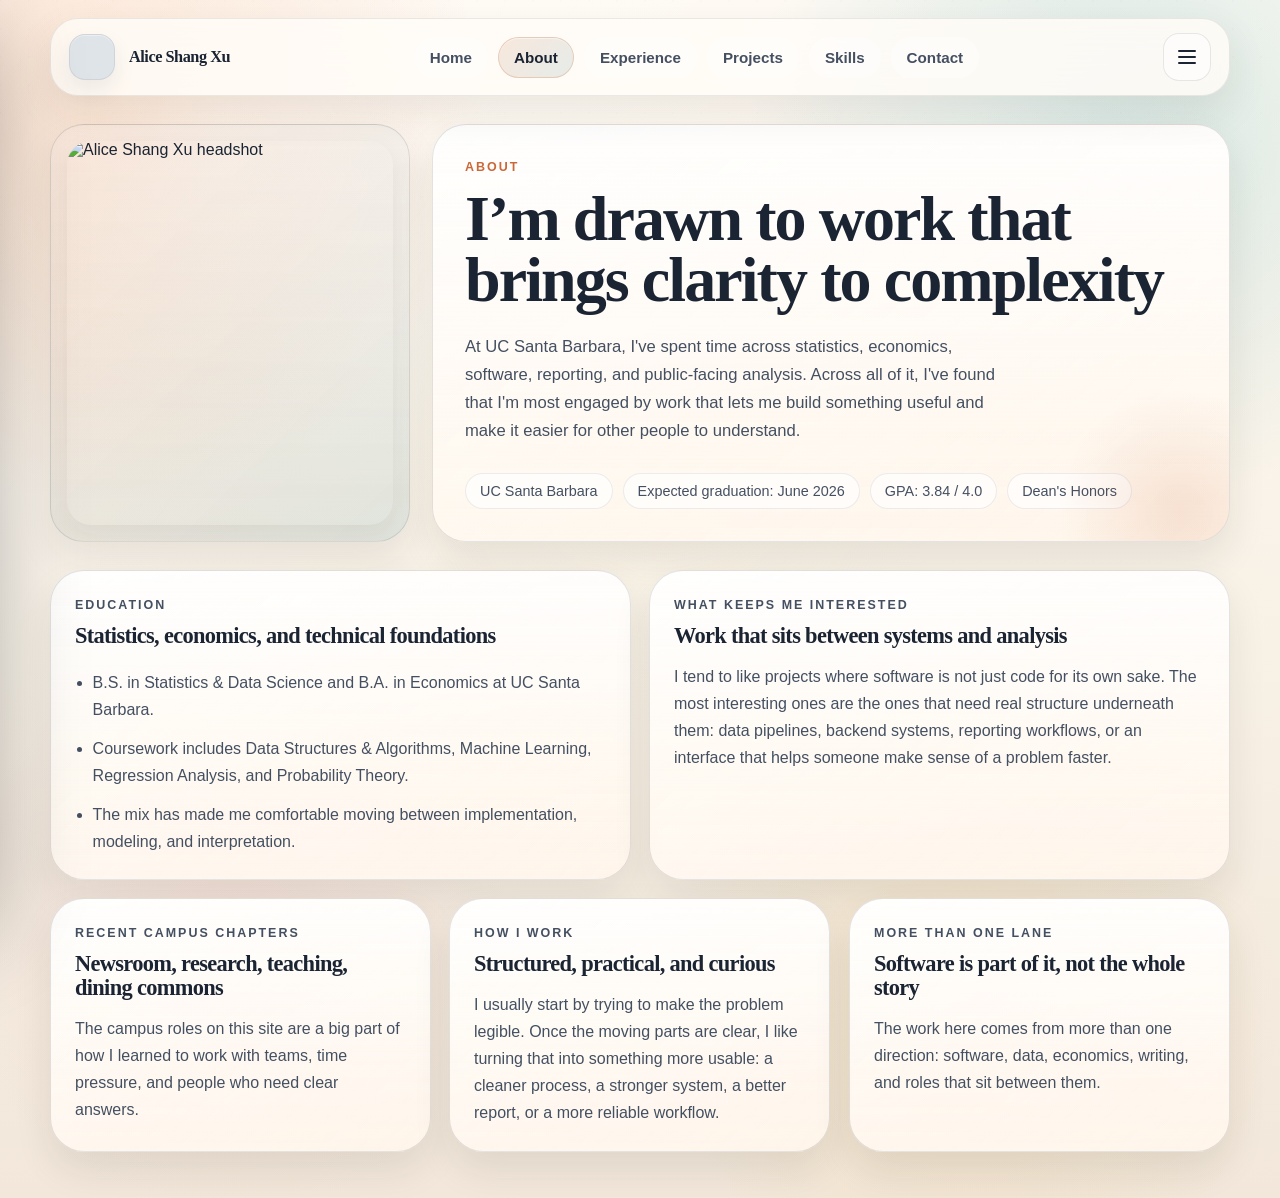
==== about.html @ b3cae90a "feat: refresh personal site content and interactions" ====
<!doctype html>
<html lang="en" class="no-js">
<head>
  <meta charset="UTF-8" />
  <meta name="viewport" content="width=device-width, initial-scale=1.0" />
  <meta
    name="description"
    content="About Alice Shang Xu: UC Santa Barbara student working across software, data, and economics."
  />
  <title>Alice Shang Xu | About</title>
  <link rel="stylesheet" href="styles.css" />
</head>
<body class="site-body about-page" data-page="about">
  <div class="site-drawer-backdrop" data-drawer-close></div>
  <aside class="site-drawer" id="site-drawer" aria-hidden="true">
    <div class="drawer-top">
      <a class="drawer-brand" href="index.html">
        <span class="drawer-brand-mark">AX</span>
        <span class="drawer-brand-copy">
          <strong>Alice Shang Xu</strong>
          <small>thinking through things by building them</small>
        </span>
      </a>
      <button class="drawer-close" type="button" data-drawer-close aria-label="Close sidebar">&times;</button>
    </div>

    <section class="drawer-block">
      <p class="drawer-label">At A Glance</p>
      <div class="drawer-snapshot-grid">
        <article class="drawer-snapshot">
          <strong>School</strong>
          <span>UC Santa Barbara</span>
        </article>
        <article class="drawer-snapshot">
          <strong>Studying</strong>
          <span>Statistics &amp; Data Science + Economics</span>
        </article>
        <article class="drawer-snapshot">
          <strong>Lately</strong>
          <span>software systems, public-facing analysis, teaching, and campus work</span>
        </article>
      </div>
    </section>

    <section class="drawer-block">
      <p class="drawer-label">Contact</p>
      <div class="drawer-contact-list">
        <a class="drawer-contact" href="mailto:lishixu23@gmail.com">
          <strong>Email</strong>
          <small>lishixu23@gmail.com</small>
        </a>
        <a class="drawer-contact" href="https://linkedin.com/in/alice-xu-154509290" target="_blank" rel="noopener">
          <strong>LinkedIn</strong>
          <small>linkedin.com/in/alice-xu-154509290</small>
        </a>
        <a class="drawer-contact" href="https://github.com/alice23ls" target="_blank" rel="noopener">
          <strong>GitHub</strong>
          <small>github.com/alice23ls</small>
        </a>
      </div>
    </section>

    <div class="drawer-block drawer-actions">
      <p class="drawer-label">Fast Route</p>
      <a class="drawer-button" href="Alice%20Shang%20Xu_swe_use.pdf" target="_blank" rel="noopener">Open Resume PDF</a>
      <a class="drawer-button drawer-button-secondary" href="experience.html">Start with Experience</a>
    </div>
  </aside>

  <div class="page-frame">
    <header class="page-topbar">
      <a class="brand-link" href="index.html">
        <span class="brand-mark">AX</span>
        <span class="brand-copy">
          <strong>Alice Shang Xu</strong>
        </span>
      </a>

      <nav class="top-tabs" aria-label="Primary pages">
        <a href="index.html" data-nav="home">Home</a>
        <a href="about.html" data-nav="about">About</a>
        <a href="experience.html" data-nav="experience">Experience</a>
        <a href="projects.html" data-nav="projects">Projects</a>
        <a href="skills.html" data-nav="skills">Skills</a>
        <a href="contact.html" data-nav="contact">Contact</a>
      </nav>

      <button
        class="menu-toggle"
        type="button"
        data-drawer-toggle
        aria-expanded="false"
        aria-controls="site-drawer"
        aria-label="Open sidebar"
      >
        <span></span>
        <span></span>
        <span></span>
      </button>
    </header>

    <main class="page-shell">
      <section class="split-hero about-hero">
        <div class="photo-panel">
          <img src="headshot.JPG" alt="Alice Shang Xu headshot" />
        </div>

        <section class="page-intro about-intro">
          <p class="eyebrow">About</p>
          <h1>I&rsquo;m drawn to work that brings clarity to complexity</h1>
          <p class="lede">
            At UC Santa Barbara, I&apos;ve spent time across statistics, economics, software, reporting, and public-facing analysis.
            Across all of it, I&apos;ve found that I&apos;m most engaged by work that lets me build something useful and make it easier
            for other people to understand.
          </p>
          <div class="chip-row">
            <span class="chip">UC Santa Barbara</span>
            <span class="chip">Expected graduation: June 2026</span>
            <span class="chip">GPA: 3.84 / 4.0</span>
            <span class="chip">Dean&apos;s Honors</span>
          </div>
        </section>
      </section>

      <section class="card-grid">
        <article class="section-card span-6">
          <p class="card-eyebrow">Education</p>
          <h3>Statistics, economics, and technical foundations</h3>
          <ul>
            <li>B.S. in Statistics &amp; Data Science and B.A. in Economics at UC Santa Barbara.</li>
            <li>Coursework includes Data Structures &amp; Algorithms, Machine Learning, Regression Analysis, and Probability Theory.</li>
            <li>The mix has made me comfortable moving between implementation, modeling, and interpretation.</li>
          </ul>
        </article>

        <article class="section-card span-6">
          <p class="card-eyebrow">What Keeps Me Interested</p>
          <h3>Work that sits between systems and analysis</h3>
          <p>
            I tend to like projects where software is not just code for its own sake. The most interesting ones are the
            ones that need real structure underneath them: data pipelines, backend systems, reporting workflows, or an interface
            that helps someone make sense of a problem faster.
          </p>
        </article>

        <article class="section-card span-4">
          <p class="card-eyebrow">Recent Campus Chapters</p>
          <h3>Newsroom, research, teaching, dining commons</h3>
          <p>
            The campus roles on this site are a big part of how I learned to work with teams, time pressure, and people who need clear answers.
          </p>
        </article>

        <article class="section-card span-4">
          <p class="card-eyebrow">How I Work</p>
          <h3>Structured, practical, and curious</h3>
          <p>
            I usually start by trying to make the problem legible. Once the moving parts are clear, I like turning that into something more usable:
            a cleaner process, a stronger system, a better report, or a more reliable workflow.
          </p>
        </article>

        <article class="section-card span-4">
          <p class="card-eyebrow">More Than One Lane</p>
          <h3>Software is part of it, not the whole story</h3>
          <p>
            The work here comes from more than one direction: software, data, economics, writing, and roles that sit between them.
          </p>
        </article>
      </section>
    </main>
  </div>

  <script src="site.js"></script>
</body>
</html>
---- styles.css ----
:root {
  --paper: #fff9f2;
  --paper-warm: #f7efe4;
  --paper-cool: #edf5f6;
  --surface: rgba(255, 251, 245, 0.88);
  --surface-strong: rgba(255, 253, 248, 0.96);
  --surface-tint: rgba(246, 236, 224, 0.84);
  --ink: #1b2432;
  --muted: #5d6777;
  --muted-strong: #445061;
  --line: rgba(27, 36, 50, 0.12);
  --line-strong: rgba(27, 36, 50, 0.2);
  --accent: #c96839;
  --accent-deep: #9e4e26;
  --accent-soft: rgba(201, 104, 57, 0.14);
  --teal: #2f7a7e;
  --teal-soft: rgba(47, 122, 126, 0.14);
  --gold: #d5a94b;
  --navy: #132235;
  --navy-strong: #0c1827;
  --drawer-line: rgba(255, 255, 255, 0.12);
  --shadow-lg: 0 26px 80px rgba(39, 33, 25, 0.12);
  --shadow-md: 0 18px 38px rgba(38, 31, 27, 0.09);
  --shadow-sm: 0 10px 24px rgba(36, 28, 24, 0.07);
  --radius-xl: 34px;
  --radius-lg: 26px;
  --radius-md: 20px;
  --radius-sm: 14px;
  --page-max: 1220px;
}

* {
  box-sizing: border-box;
}

html {
  scroll-behavior: smooth;
}

body {
  margin: 0;
  min-height: 100vh;
  color: var(--ink);
  background:
    radial-gradient(circle at 8% 10%, rgba(244, 157, 94, 0.28), transparent 24%),
    radial-gradient(circle at 87% 12%, rgba(88, 176, 182, 0.24), transparent 24%),
    radial-gradient(circle at 76% 84%, rgba(237, 192, 108, 0.2), transparent 22%),
    radial-gradient(circle at 18% 78%, rgba(232, 150, 163, 0.14), transparent 20%),
    linear-gradient(135deg, rgba(255, 255, 255, 0.38), transparent 42%),
    linear-gradient(180deg, #fffaf3 0%, #f8f1e6 54%, #f2e7da 100%);
  font-family: "Avenir Next", "Segoe UI", "PingFang SC", "Hiragino Sans GB", sans-serif;
}

body::before,
body::after {
  content: "";
  position: fixed;
  inset: 0;
  pointer-events: none;
}

body::before {
  background-image:
    radial-gradient(circle at 1px 1px, rgba(27, 36, 50, 0.06) 1.2px, transparent 0),
    linear-gradient(125deg, rgba(255, 255, 255, 0.2), transparent 32%);
  background-size: 28px 28px, auto;
  mask-image: linear-gradient(180deg, rgba(0, 0, 0, 0.18), transparent 88%);
}

body::after {
  background:
    radial-gradient(circle at 18% 18%, rgba(255, 255, 255, 0.42), transparent 22%),
    radial-gradient(circle at 78% 24%, rgba(255, 255, 255, 0.32), transparent 20%),
    radial-gradient(circle at 52% 50%, rgba(255, 247, 230, 0.3), transparent 34%);
}

body.drawer-open,
.has-intro:not(.intro-complete) {
  overflow: hidden;
}

img {
  display: block;
  max-width: 100%;
}

a,
button {
  transition:
    transform 0.22s ease,
    color 0.22s ease,
    background-color 0.22s ease,
    border-color 0.22s ease,
    box-shadow 0.22s ease,
    opacity 0.22s ease;
}

a {
  color: inherit;
}

button {
  font: inherit;
}

h1,
h2,
h3,
.intro-name,
.story-card h2,
.story-card h3,
.page-intro h1,
.home-copy h1,
.contact-feature h2,
.brand-copy strong,
.drawer-brand-copy strong {
  font-family: "Iowan Old Style", "Palatino Linotype", "Book Antiqua", Georgia, serif;
  letter-spacing: -0.03em;
}

p,
li {
  line-height: 1.68;
}

ul {
  margin: 0;
  padding-left: 1.1rem;
}

.site-drawer-backdrop {
  position: fixed;
  inset: 0;
  z-index: 40;
  opacity: 0;
  pointer-events: none;
  background: rgba(13, 20, 30, 0.42);
  backdrop-filter: blur(6px);
}

.site-drawer {
  position: fixed;
  top: 0;
  left: 0;
  bottom: 0;
  width: min(360px, calc(100vw - 28px));
  z-index: 50;
  display: grid;
  gap: 20px;
  align-content: start;
  padding: 22px;
  border-right: 1px solid var(--drawer-line);
  background:
    linear-gradient(180deg, rgba(255, 255, 255, 0.06), transparent 22%),
    linear-gradient(180deg, var(--navy) 0%, var(--navy-strong) 100%);
  box-shadow: 0 28px 90px rgba(0, 0, 0, 0.32);
  overflow-y: auto;
  overscroll-behavior: contain;
  scrollbar-width: thin;
  transform: translateX(calc(-100% - 12px));
  transition: transform 0.34s ease;
}

body.drawer-open .site-drawer {
  transform: translateX(0);
}

body.drawer-open .site-drawer-backdrop {
  opacity: 1;
  pointer-events: auto;
}

.drawer-top,
.page-topbar,
.card-topline,
.section-heading,
.story-card-head {
  display: flex;
  align-items: flex-start;
  justify-content: space-between;
  gap: 16px;
}

.drawer-brand,
.brand-link {
  display: inline-flex;
  align-items: center;
  gap: 14px;
  text-decoration: none;
}

.drawer-brand {
  color: #f9f4ec;
}

.drawer-brand-mark,
.brand-mark {
  width: 46px;
  height: 46px;
  display: inline-flex;
  align-items: center;
  justify-content: center;
  border-radius: 16px;
  overflow: hidden;
  color: transparent;
  font-size: 0;
  text-indent: -999px;
  background-color: #dfe4e8;
  background-image: url("headshot_corner.png");
  background-size: cover;
  background-position: center 18%;
  box-shadow:
    inset 0 1px 0 rgba(255, 255, 255, 0.38),
    0 10px 22px rgba(27, 36, 50, 0.08);
}

.drawer-brand-mark {
  border: 1px solid rgba(255, 255, 255, 0.18);
}

.brand-mark {
  border: 1px solid rgba(27, 36, 50, 0.08);
}

.drawer-brand-copy,
.brand-copy {
  display: grid;
  gap: 2px;
}

.drawer-brand-copy strong,
.brand-copy strong {
  font-size: 1.02rem;
}

.drawer-brand-copy small {
  color: #c1cad5;
}

.brand-copy small {
  color: var(--muted);
  display: none;
}

.drawer-close,
.menu-toggle {
  display: inline-flex;
  align-items: center;
  justify-content: center;
  border: 0;
  cursor: pointer;
  background: transparent;
}

.drawer-close {
  width: 42px;
  height: 42px;
  border-radius: 14px;
  color: #f9f4ec;
  background: rgba(255, 255, 255, 0.08);
  font-size: 1.5rem;
  line-height: 1;
}

.drawer-block {
  display: grid;
  gap: 12px;
}

.drawer-label,
.eyebrow,
.card-eyebrow,
.section-label,
.route-index {
  margin: 0;
  color: var(--accent);
  font-size: 0.78rem;
  font-weight: 700;
  letter-spacing: 0.16em;
  text-transform: uppercase;
}

.drawer-snapshot-grid,
.drawer-contact-list,
.drawer-nav,
.quick-facts,
.skill-pill-list,
.contact-list {
  display: grid;
  gap: 10px;
}

.drawer-snapshot {
  padding: 12px 14px;
  border-radius: 18px;
  border: 1px solid rgba(255, 255, 255, 0.08);
  background: rgba(255, 255, 255, 0.05);
}

.drawer-snapshot strong,
.drawer-contact strong {
  display: block;
  margin-bottom: 2px;
  color: #f8f3eb;
}

.drawer-snapshot span,
.drawer-contact small {
  color: #c6d0db;
}

.drawer-contact,
.drawer-nav a,
.top-tabs a,
.story-card,
.button,
.contact-item,
.micro-card,
.project-link {
  text-decoration: none;
}

.drawer-contact,
.drawer-nav a {
  padding: 12px 14px;
  border-radius: 16px;
  border: 1px solid rgba(255, 255, 255, 0.08);
  background: rgba(255, 255, 255, 0.05);
}

.drawer-nav a {
  color: #eef4fa;
  font-weight: 700;
}

.drawer-nav a.is-active,
.drawer-nav a[aria-current="page"] {
  border-color: rgba(201, 104, 57, 0.36);
  background: linear-gradient(135deg, rgba(201, 104, 57, 0.18), rgba(47, 122, 126, 0.16));
}

.drawer-actions {
  gap: 10px;
}

.drawer-button,
.button {
  min-height: 48px;
  display: inline-flex;
  align-items: center;
  justify-content: center;
  padding: 0 18px;
  border-radius: 999px;
  font-weight: 700;
  border: 1px solid transparent;
}

.drawer-button {
  color: #0d1c2c;
  background: linear-gradient(135deg, #f3dcc9, #f2ede6);
}

.drawer-button-secondary {
  color: #f9f4ec;
  background: rgba(255, 255, 255, 0.07);
  border-color: rgba(255, 255, 255, 0.12);
}

.drawer-nav a:hover,
.drawer-contact:hover,
.drawer-button:hover,
.top-tabs a:hover,
.button:hover,
.story-card:hover,
.contact-item:hover,
.micro-card:hover,
.menu-toggle:hover,
.brand-link:hover {
  transform: translateY(-2px);
}

.page-frame {
  position: relative;
  z-index: 1;
  max-width: var(--page-max);
  margin: 0 auto;
  padding: 18px 20px 46px;
}

.page-topbar {
  position: sticky;
  top: 14px;
  z-index: 20;
  padding: 14px 18px;
  margin-bottom: 28px;
  align-items: center;
  border-radius: 28px;
  border: 1px solid rgba(27, 36, 50, 0.09);
  background: rgba(255, 252, 247, 0.84);
  backdrop-filter: blur(18px);
  box-shadow: 0 16px 42px rgba(48, 35, 27, 0.09);
}

.top-tabs {
  flex: 1;
  display: flex;
  justify-content: center;
  gap: 10px;
  padding: 0 12px;
  overflow-x: auto;
  scrollbar-width: none;
}

.top-tabs::-webkit-scrollbar {
  display: none;
}

.top-tabs a {
  flex: 0 0 auto;
  padding: 11px 15px;
  border-radius: 999px;
  color: var(--muted-strong);
  border: 1px solid transparent;
  background: rgba(255, 255, 255, 0.34);
  font-size: 0.95rem;
  font-weight: 700;
}

.top-tabs a.is-active,
.top-tabs a[aria-current="page"] {
  color: var(--ink);
  border-color: rgba(201, 104, 57, 0.24);
  background: linear-gradient(135deg, rgba(201, 104, 57, 0.14), rgba(47, 122, 126, 0.12));
  box-shadow: inset 0 1px 0 rgba(255, 255, 255, 0.45);
}

.menu-toggle {
  width: 48px;
  height: 48px;
  gap: 4px;
  flex-direction: column;
  border-radius: 16px;
  border: 1px solid rgba(27, 36, 50, 0.1);
  background: rgba(255, 255, 255, 0.6);
}

.menu-toggle span {
  display: block;
  width: 18px;
  height: 2px;
  border-radius: 999px;
  background: var(--ink);
}

.page-shell {
  display: grid;
  gap: 28px;
}

.panel,
.page-intro,
.home-hero,
.home-stage,
.story-card,
.section-card,
.experience-card,
.project-card,
.skill-card,
.contact-card,
.contact-feature,
.belt-panel,
.stat-card,
.micro-card,
.photo-panel,
.resume-card {
  position: relative;
  overflow: hidden;
  border-radius: var(--radius-xl);
  border: 1px solid var(--line);
  background:
    linear-gradient(180deg, rgba(255, 255, 255, 0.78), rgba(255, 248, 240, 0.52) 72%, rgba(255, 244, 232, 0.4) 100%),
    linear-gradient(135deg, rgba(255, 255, 255, 0.34), rgba(255, 233, 214, 0.22)),
    var(--surface);
  box-shadow: var(--shadow-md);
}

.page-intro,
.home-hero,
.home-stage,
.contact-feature,
.belt-panel {
  padding: 32px;
}

.page-intro::after,
.home-hero::after,
.contact-feature::after {
  content: "";
  position: absolute;
  right: -70px;
  bottom: -90px;
  width: 240px;
  height: 240px;
  border-radius: 50%;
  background: radial-gradient(circle, rgba(201, 104, 57, 0.15) 0%, transparent 72%);
}

.page-intro h1,
.home-copy h1,
.contact-feature h2 {
  margin: 10px 0 22px;
  font-size: clamp(2.5rem, 5vw, 4.65rem);
  line-height: 0.96;
}

.compact-intro h1 {
  max-width: none;
  font-size: clamp(2.2rem, 4vw, 3.7rem);
  line-height: 1;
}

.lede,
.home-copy .lede {
  max-width: 62ch;
  margin: 0;
  color: var(--muted-strong);
  font-size: 1.04rem;
}

.split-hero {
  display: grid;
  grid-template-columns: minmax(0, 1.2fr) minmax(320px, 0.8fr);
  gap: 22px;
  align-items: stretch;
}

.about-hero {
  grid-template-columns: minmax(280px, 360px) minmax(0, 1fr);
  align-items: stretch;
}

.page-intro-grid {
  display: grid;
  grid-template-columns: minmax(0, 1.12fr) minmax(300px, 0.88fr);
  gap: 18px;
  align-items: stretch;
}

.page-intro-grid .page-intro,
.page-intro-grid .intro-aside {
  min-width: 0;
}

.page-intro-grid .page-intro {
  min-height: 100%;
}

.page-intro .lede {
  max-width: 42ch;
}

.contact-page .page-shell {
  grid-template-columns: repeat(12, minmax(0, 1fr));
  align-items: start;
}

.contact-intro {
  grid-column: 1 / span 8;
}

.contact-intro .lede {
  max-width: 34ch;
}

.intro-aside {
  display: grid;
  gap: 18px;
  grid-template-rows: repeat(2, minmax(0, 1fr));
}

.intro-aside-single {
  grid-template-rows: 1fr;
}

.hero-copy,
.about-copy {
  position: relative;
  z-index: 1;
}

.action-row,
.chip-row,
.tag-list {
  display: flex;
  flex-wrap: wrap;
  gap: 10px;
}

.action-row {
  margin-top: 24px;
}

.page-intro .chip-row {
  margin-top: 28px;
}

.chip,
.tag,
.skill-pill,
.fact-pill,
.date-chip {
  display: inline-flex;
  align-items: center;
  justify-content: center;
  min-height: 36px;
  padding: 8px 14px;
  border-radius: 999px;
  font-size: 0.9rem;
}

.chip,
.fact-pill {
  color: var(--muted-strong);
  border: 1px solid rgba(27, 36, 50, 0.08);
  background: rgba(255, 255, 255, 0.66);
}

.tag,
.skill-pill {
  color: var(--ink);
  border: 1px solid rgba(47, 122, 126, 0.14);
  background: rgba(47, 122, 126, 0.08);
}

.button-primary {
  color: #fff8f2;
  background: linear-gradient(135deg, var(--accent) 0%, var(--accent-deep) 100%);
  box-shadow: 0 16px 34px rgba(158, 78, 38, 0.24);
}

.button-secondary {
  color: var(--ink);
  border-color: rgba(27, 36, 50, 0.12);
  background: rgba(255, 255, 255, 0.74);
}

.home-side-grid,
.contact-grid,
.card-grid,
.story-grid,
.facts-grid {
  display: grid;
  gap: 18px;
}

.home-side-grid {
  grid-template-columns: repeat(2, minmax(0, 1fr));
  align-content: start;
}

.home-side-grid .stat-card:first-child {
  grid-column: span 2;
}

.stat-card,
.micro-card,
.section-card,
.experience-card,
.project-card,
.skill-card,
.contact-card,
.resume-card {
  padding: 24px;
}

.stat-card h3,
.micro-card h3,
.section-card h3,
.experience-card h3,
.project-card h3,
.skill-card h3,
.contact-card h3,
.resume-card h3,
.story-card h3 {
  margin: 8px 0 16px;
  font-size: 1.4rem;
  line-height: 1.08;
}

.story-grid {
  grid-template-columns: repeat(12, minmax(0, 1fr));
}

.story-card {
  padding: 24px;
  min-height: 100%;
}

.story-card-half {
  grid-column: span 6;
}

.story-card-third {
  grid-column: span 4;
}

.story-card p,
.section-card p,
.stat-card p,
.micro-card p,
.contact-card p,
.resume-card p {
  margin: 0;
  color: var(--muted-strong);
}

.route-index {
  margin-bottom: 14px;
}

.home-shell {
  gap: clamp(30px, 4vw, 52px);
}

.home-stage {
  padding: clamp(28px, 4.8vw, 48px);
}

.home-stage-hero {
  min-height: clamp(420px, 56svh, 520px);
  display: grid;
  align-content: center;
  gap: 18px;
  isolation: isolate;
}

.home-stage-hero::before,
.home-stage-hero::after {
  content: "";
  position: absolute;
  border-radius: 50%;
  pointer-events: none;
  z-index: 0;
  transition: transform 0.25s ease-out;
}

.home-stage-hero::before {
  left: -10%;
  bottom: -14%;
  width: min(42vw, 420px);
  aspect-ratio: 1;
  background: radial-gradient(circle, rgba(201, 104, 57, 0.18) 0%, transparent 72%);
  transform: translate3d(calc(var(--hero-progress, 0) * -40px), calc(var(--hero-progress, 0) * 12px), 0);
}

.home-stage-hero::after {
  top: -8%;
  right: -4%;
  width: min(36vw, 360px);
  aspect-ratio: 1;
  background: radial-gradient(circle, rgba(47, 122, 126, 0.18) 0%, transparent 70%);
  transform: translate3d(calc(var(--hero-progress, 0) * 34px), calc(var(--hero-progress, 0) * -16px), 0);
}

.home-stage-copy {
  position: relative;
  z-index: 1;
}

.home-stage-copy {
  max-width: min(1280px, 100%);
  margin-top: 0;
}

.home-stage-copy h1 {
  margin: 10px 0 0;
  max-width: 15.5ch;
  font-size: clamp(3.15rem, 6.1vw, 5.5rem);
  line-height: 0.97;
  letter-spacing: -0.035em;
  text-wrap: balance;
  transform: translateY(calc(var(--hero-progress, 0) * 26px));
}

.home-stage-caption {
  max-width: 28ch;
  margin: 14px 0 0;
  color: var(--muted);
  font-size: 1rem;
  letter-spacing: 0.01em;
  opacity: calc(1 - (var(--hero-progress, 0) * 0.32));
  transform: translateY(calc(var(--hero-progress, 0) * 16px));
}

.skills-page .intro-aside-single .micro-card {
  display: grid;
  grid-template-rows: auto auto 1fr;
}

.skills-page .intro-aside-single .micro-card .mini-list {
  margin-top: 18px;
  gap: 12px;
  align-content: start;
  padding-left: 1.15rem;
}

.skills-page .intro-aside-single .micro-card .mini-list li {
  max-width: 26ch;
  line-height: 1.38;
}

.skills-primary-grid > .skill-card[data-skill-group] {
  isolation: isolate;
}

.skills-primary-grid > .skill-card[data-skill-group]::before {
  content: "";
  position: absolute;
  inset: auto -10% -24% auto;
  width: 180px;
  height: 180px;
  border-radius: 50%;
  background: radial-gradient(circle, rgba(201, 104, 57, 0.16) 0%, transparent 72%);
  opacity: 0.55;
  transform: translateY(18px) scale(0.92);
  transition:
    opacity 0.42s ease,
    transform 0.5s cubic-bezier(0.2, 0.8, 0.2, 1);
  z-index: 0;
}

.skills-primary-grid > .skill-card[data-skill-group]:nth-child(2)::before,
.skills-primary-grid > .skill-card[data-skill-group]:nth-child(4)::before {
  background: radial-gradient(circle, rgba(47, 122, 126, 0.18) 0%, transparent 72%);
}

.skills-primary-grid > .skill-card[data-skill-group]:nth-child(3)::before,
.skills-primary-grid > .skill-card[data-skill-group]:nth-child(5)::before {
  background: radial-gradient(circle, rgba(162, 128, 68, 0.18) 0%, transparent 72%);
}

.skills-primary-grid > .skill-card[data-skill-group]:hover::before,
.skills-primary-grid > .skill-card[data-skill-group].is-grouped::before {
  opacity: 0.8;
  transform: translateY(0) scale(1);
}

.skills-primary-grid > .skill-card[data-skill-group] > * {
  position: relative;
  z-index: 1;
}

.skills-page .skill-pill-list {
  gap: 12px;
}

.skills-page .skill-pill {
  position: relative;
  transition:
    transform 0.42s cubic-bezier(0.2, 0.8, 0.2, 1),
    opacity 0.42s ease,
    filter 0.42s ease,
    box-shadow 0.32s ease,
    border-color 0.32s ease,
    background 0.32s ease;
}

html:not(.no-js) body.skills-enhanced .skills-primary-grid > .skill-card[data-skill-group] .skill-pill {
  opacity: 0;
  filter: blur(6px);
  transform: translate3d(var(--pill-origin-x, 0px), var(--pill-origin-y, 18px), 0) scale(0.92);
  transition-delay: calc((var(--skill-group-index, 0) * 40ms) + (var(--pill-index, 0) * 42ms));
}

html:not(.no-js) body.skills-enhanced .skills-primary-grid > .skill-card[data-skill-group].is-grouped .skill-pill {
  opacity: 1;
  filter: none;
  transform: none;
}

.skills-primary-grid > .skill-card[data-skill-group].is-grouped:hover .skill-pill,
.skills-primary-grid > .skill-card[data-skill-group].is-grouped:focus-within .skill-pill {
  border-color: rgba(201, 104, 57, 0.22);
  background: rgba(255, 255, 255, 0.88);
  box-shadow: 0 12px 22px rgba(27, 36, 50, 0.08);
}

.skills-primary-grid > .skill-card[data-skill-group].is-grouped:hover .skill-pill:nth-child(odd),
.skills-primary-grid > .skill-card[data-skill-group].is-grouped:focus-within .skill-pill:nth-child(odd) {
  transform: translateY(-2px);
}

.skills-primary-grid > .skill-card[data-skill-group].is-grouped:hover .skill-pill:nth-child(even),
.skills-primary-grid > .skill-card[data-skill-group].is-grouped:focus-within .skill-pill:nth-child(even) {
  transform: translateY(-4px);
}

.home-stage-intro {
  display: grid;
  grid-template-columns: minmax(320px, 1.06fr) minmax(280px, 0.94fr);
  gap: 24px;
  align-items: start;
}

.home-intro-copy h2,
.home-spotlight-rail h2 {
  margin: 10px 0 0;
  line-height: 0.98;
  letter-spacing: -0.03em;
}

.home-intro-copy h2 {
  max-width: 8ch;
  font-size: clamp(3rem, 5.1vw, 4.8rem);
}

.home-intro-copy {
  align-self: start;
}

.home-intro-body {
  display: grid;
  gap: 24px;
  align-self: start;
}

.home-intro-body .lede {
  max-width: 36ch;
  font-size: 1.08rem;
}

.home-stage-spotlight {
  display: grid;
  grid-template-columns: minmax(260px, 0.76fr) minmax(0, 1.24fr);
  gap: 20px;
  align-items: start;
}

.home-spotlight-rail {
  position: sticky;
  top: 108px;
  display: grid;
  gap: 12px;
  padding-right: 10px;
}

.home-spotlight-rail h2 {
  max-width: 10ch;
  font-size: clamp(2.1rem, 4.2vw, 3.7rem);
}

.home-spotlight-rail p:last-child {
  margin: 0;
  max-width: 31ch;
  color: var(--muted-strong);
}

.home-spotlight-stack {
  display: grid;
  gap: 18px;
}

.home-layer-card {
  min-height: 220px;
  display: grid;
  gap: 10px;
  align-content: start;
}

.home-layer-card:nth-child(1) {
  background:
    linear-gradient(180deg, rgba(255, 255, 255, 0.82), rgba(255, 244, 234, 0.6) 76%, rgba(255, 239, 226, 0.48) 100%),
    linear-gradient(135deg, rgba(201, 104, 57, 0.08), rgba(47, 122, 126, 0.1)),
    var(--surface);
}

.home-layer-card:nth-child(2) {
  background:
    linear-gradient(180deg, rgba(255, 255, 255, 0.8), rgba(246, 251, 251, 0.62) 76%, rgba(235, 246, 245, 0.44) 100%),
    linear-gradient(135deg, rgba(47, 122, 126, 0.08), rgba(201, 104, 57, 0.06)),
    var(--surface);
}

.home-stage-links {
  display: grid;
  gap: 22px;
}

.home-links-heading {
  display: grid;
  gap: 0;
  max-width: 48ch;
}

.home-stage-links .story-card {
  display: flex;
  flex-direction: column;
  gap: 0;
  min-height: 220px;
}

.home-stage-links .route-arrow {
  margin-top: auto;
}

.route-arrow,
.project-link {
  margin-top: 18px;
  display: inline-flex;
  align-items: center;
  gap: 8px;
  color: var(--accent-deep);
  font-weight: 700;
}

.route-arrow::after,
.project-link::after {
  content: "\2192";
}

.belt-panel {
  display: grid;
  gap: 16px;
  background:
    linear-gradient(135deg, rgba(201, 104, 57, 0.08), rgba(47, 122, 126, 0.08)),
    var(--surface);
}

.belt-panel .tag-list {
  gap: 12px;
}

.tag-soft {
  background: rgba(201, 104, 57, 0.08);
  border-color: rgba(201, 104, 57, 0.14);
}

.photo-panel {
  display: flex;
  width: 100%;
  max-width: none;
  padding: 16px;
  justify-self: stretch;
  align-self: stretch;
  background:
    linear-gradient(180deg, rgba(255, 255, 255, 0.36), transparent),
    linear-gradient(135deg, rgba(201, 104, 57, 0.1), rgba(47, 122, 126, 0.12));
}

.photo-panel img {
  width: 100%;
  height: 100%;
  max-height: none;
  aspect-ratio: auto;
  object-fit: cover;
  border-radius: calc(var(--radius-xl) - 10px);
  box-shadow: var(--shadow-sm);
}

.photo-note {
  margin-top: 14px;
  color: var(--muted);
  font-size: 0.95rem;
}

.about-intro .lede {
  max-width: 60ch;
}

.card-grid {
  grid-template-columns: repeat(12, minmax(0, 1fr));
}

.span-4 {
  grid-column: span 4;
}

.span-5 {
  grid-column: span 5;
}

.span-6 {
  grid-column: span 6;
}

.span-7 {
  grid-column: span 7;
}

.span-8 {
  grid-column: span 8;
}

.fact-item,
.quick-facts li,
.section-card li,
.experience-card li,
.project-card li,
.contact-card li {
  color: var(--muted-strong);
}

.section-stack {
  display: grid;
  gap: 16px;
}

.section-heading {
  align-items: end;
}

.section-heading h2 {
  margin: 0;
  font-size: 1.8rem;
  line-height: 1.06;
}

.section-heading p {
  margin: 0;
}

.card-topline {
  align-items: start;
}

.card-topline .meta-line {
  margin: 0;
  color: var(--muted);
}

.date-chip {
  color: var(--ink);
  border: 1px solid rgba(201, 104, 57, 0.18);
  background: rgba(201, 104, 57, 0.1);
  white-space: nowrap;
}

.experience-card ul,
.project-card ul,
.section-card ul,
.contact-card ul {
  display: grid;
  gap: 12px;
  margin-top: 22px;
}

.contact-card ul,
.micro-card .mini-list {
  margin-top: 24px;
}

.skill-card p,
.experience-card p,
.project-card p {
  margin: 0;
}

.skill-pill-list {
  display: flex;
  flex-wrap: wrap;
  gap: 14px;
  margin-top: 16px;
  justify-content: flex-start;
  align-items: center;
}

.skill-pill {
  min-width: 158px;
  min-height: 58px;
  padding: 0 18px;
  text-align: center;
  line-height: 1.24;
}

.contact-grid {
  grid-column: 1 / -1;
  grid-template-columns: repeat(12, minmax(0, 1fr));
  align-items: start;
}

.contact-feature {
  padding: 28px;
  grid-column: 1 / span 8;
  grid-row: span 2;
}

.contact-card,
.resume-card {
  grid-column: 9 / span 4;
}

.contact-card-based {
  grid-row: 1;
}

.contact-card-open {
  grid-row: 1;
}

.resume-card {
  grid-row: 2;
  padding: 22px;
}

.contact-feature h2 {
  max-width: none;
  font-size: clamp(1.9rem, 3vw, 2.7rem);
}

.contact-list {
  margin-top: 18px;
}

.contact-item {
  display: flex;
  align-items: center;
  gap: 14px;
  padding: 14px 16px;
  border-radius: 20px;
  border: 1px solid var(--line);
  background: rgba(255, 255, 255, 0.68);
  box-shadow: var(--shadow-sm);
}

.contact-icon {
  width: 48px;
  height: 48px;
  display: inline-flex;
  align-items: center;
  justify-content: center;
  border-radius: 16px;
  color: var(--ink);
  background: linear-gradient(135deg, rgba(201, 104, 57, 0.12), rgba(47, 122, 126, 0.1));
}

.contact-icon svg {
  width: 22px;
  height: 22px;
  stroke: currentColor;
}

.contact-copy {
  display: grid;
  gap: 2px;
}

.contact-copy strong {
  font-size: 1rem;
}

.contact-copy small {
  color: var(--muted);
}


.project-link-row,
.contact-actions {
  margin-top: 20px;
  display: flex;
  flex-wrap: wrap;
  gap: 12px;
}

.micro-card {
  min-height: 100%;
}

.mini-list {
  display: grid;
  gap: 16px;
  margin: 24px 0 0;
  padding-left: 1.05rem;
}

.experience-card .tag-list,
.project-card .tag-list,
.section-card .tag-list,
.contact-card .tag-list,
.resume-card .tag-list {
  margin-top: 22px;
}

.page-reveal-target {
  will-change: transform, opacity, filter;
}

html:not(.no-js) .page-reveal-target {
  opacity: 0;
  transform: translateY(18px);
  filter: none;
  transition:
    opacity 0.48s cubic-bezier(0.2, 0.8, 0.2, 1),
    transform 0.56s cubic-bezier(0.2, 0.8, 0.2, 1);
  transition-delay: calc(var(--reveal-index, 0) * 45ms);
}

html:not(.no-js) body.page-ready .page-reveal-target {
  opacity: 1;
  transform: none;
}

.scroll-reveal-target {
  will-change: transform, opacity;
}

html:not(.no-js) .scroll-reveal-target {
  opacity: 0;
  transform: translateY(34px) scale(0.985);
  transition:
    opacity 0.58s cubic-bezier(0.2, 0.8, 0.2, 1),
    transform 0.72s cubic-bezier(0.2, 0.8, 0.2, 1);
  transition-delay: calc(var(--scroll-reveal-index, 0) * 55ms);
}

html:not(.no-js) .scroll-reveal-target.is-visible {
  opacity: 1;
  transform: none;
}

.intro-screen {
  position: fixed;
  inset: 0;
  z-index: 90;
  display: grid;
  place-items: center;
  padding: 24px;
  background:
    radial-gradient(circle at 22% 22%, rgba(201, 104, 57, 0.18), transparent 28%),
    radial-gradient(circle at 76% 26%, rgba(47, 122, 126, 0.2), transparent 26%),
    linear-gradient(180deg, rgba(255, 250, 242, 0.98), rgba(248, 240, 230, 0.98));
  transition: opacity 0.8s ease, visibility 0.8s ease;
}

.intro-screen.is-finished {
  opacity: 0;
  visibility: hidden;
  pointer-events: none;
}

.intro-panel {
  width: min(680px, 100%);
  padding: 36px 32px;
  text-align: center;
  border-radius: 36px;
  border: 1px solid rgba(27, 36, 50, 0.08);
  background: rgba(255, 252, 247, 0.78);
  backdrop-filter: blur(16px);
  box-shadow: var(--shadow-lg);
}

.intro-kicker {
  margin: 0 0 18px;
  color: var(--accent);
  font-weight: 700;
  letter-spacing: 0.18em;
  text-transform: uppercase;
  opacity: 0;
  animation: introPop 0.8s cubic-bezier(0.2, 0.8, 0.2, 1) 0.18s both;
}

.intro-name {
  margin: 0 0 12px;
  font-size: clamp(3.2rem, 10vw, 6.6rem);
  line-height: 0.92;
  opacity: 0;
  animation: introLift 0.95s cubic-bezier(0.2, 0.8, 0.2, 1) 1.02s both;
}

.intro-line {
  margin: 0;
  color: var(--muted);
  font-size: 1.02rem;
  opacity: 0;
  animation: introFade 0.7s ease 1.72s both;
}

.has-intro .page-frame {
  transition: filter 0.7s ease, transform 0.7s ease;
}

.has-intro:not(.intro-complete) .page-frame {
  filter: blur(10px);
  transform: scale(0.985);
}

@keyframes introPop {
  0% {
    opacity: 0;
    transform: translateY(24px) scale(0.96);
  }
  100% {
    opacity: 1;
    transform: translateY(0) scale(1);
  }
}

@keyframes introLift {
  0% {
    opacity: 0;
    transform: translateY(36px);
  }
  100% {
    opacity: 1;
    transform: translateY(0);
  }
}

@keyframes introFade {
  0% {
    opacity: 0;
  }
  100% {
    opacity: 1;
  }
}

@media (max-width: 1100px) {
  .split-hero {
    grid-template-columns: 1fr;
  }

  .page-intro-grid {
    grid-template-columns: 1fr;
  }

  .home-stage-intro,
  .home-stage-spotlight {
    grid-template-columns: 1fr;
  }

  .home-spotlight-rail {
    position: static;
    padding-right: 0;
  }

  .intro-aside {
    grid-template-columns: repeat(2, minmax(0, 1fr));
    grid-template-rows: none;
  }

  .home-side-grid .stat-card:first-child,
  .story-card,
  .story-card-half,
  .story-card-third,
  .contact-intro,
  .contact-feature,
  .contact-card,
  .resume-card {
    grid-column: span 12;
  }

  .contact-grid {
    grid-column: 1 / -1;
  }

  .contact-feature,
  .contact-card-based,
  .contact-card-open,
  .resume-card {
    grid-row: auto;
  }

  .span-8,
  .span-7,
  .span-6,
  .span-5,
  .span-4 {
    grid-column: span 12;
  }
}

@media (max-width: 900px) {
  .page-frame {
    padding: 14px 14px 34px;
  }

  .page-topbar {
    display: grid;
    grid-template-columns: minmax(0, 1fr) auto;
    align-items: center;
  }

  .top-tabs {
    grid-column: 1 / -1;
    order: 3;
    justify-content: flex-start;
    padding: 8px 0 0;
  }

  .page-intro,
  .home-hero,
  .home-stage,
  .contact-feature,
  .belt-panel,
  .stat-card,
  .section-card,
  .experience-card,
  .project-card,
  .skill-card,
  .contact-card,
  .resume-card,
  .story-card {
    padding: 22px;
  }

  .page-intro h1,
  .home-copy h1,
  .contact-feature h2 {
    font-size: clamp(2rem, 7vw, 3rem);
  }

  .home-stage-hero {
    min-height: clamp(360px, 48svh, 430px);
  }

  .home-stage-copy h1 {
    font-size: clamp(2.85rem, 8.8vw, 4.55rem);
    max-width: 13ch;
    line-height: 0.98;
  }

  .home-intro-copy h2,
  .home-spotlight-rail h2 {
    max-width: none;
    font-size: clamp(1.95rem, 7vw, 3rem);
  }

  .contact-feature h2 {
    white-space: normal;
  }

  .home-side-grid,
  .intro-aside,
  .contact-grid,
  .card-grid,
  .story-grid {
    grid-template-columns: 1fr;
  }

  .photo-panel img {
    height: auto;
    max-height: 320px;
  }
}

@media (min-width: 901px) {
  .contact-feature h2 {
    white-space: nowrap;
  }
}

@media (max-width: 640px) {
  .brand-copy small,
  .brand-copy strong,
  .drawer-brand-copy small {
    font-size: 0.9rem;
  }

  .brand-copy small {
    display: none;
  }

  .page-topbar {
    padding: 12px 14px;
  }

  .drawer-brand-mark,
  .brand-mark {
    width: 42px;
    height: 42px;
  }

  .page-intro,
  .home-hero,
  .home-stage,
  .contact-feature,
  .belt-panel,
  .stat-card,
  .section-card,
  .experience-card,
  .project-card,
  .skill-card,
  .contact-card,
  .resume-card,
  .story-card,
  .photo-panel {
    border-radius: 24px;
  }

  .intro-panel {
    padding: 30px 22px;
    border-radius: 26px;
  }
}

@media (prefers-reduced-motion: reduce) {
  html {
    scroll-behavior: auto;
  }

  *,
  *::before,
  *::after {
    animation: none !important;
    transition-duration: 0.01ms !important;
    transition-delay: 0ms !important;
  }
}
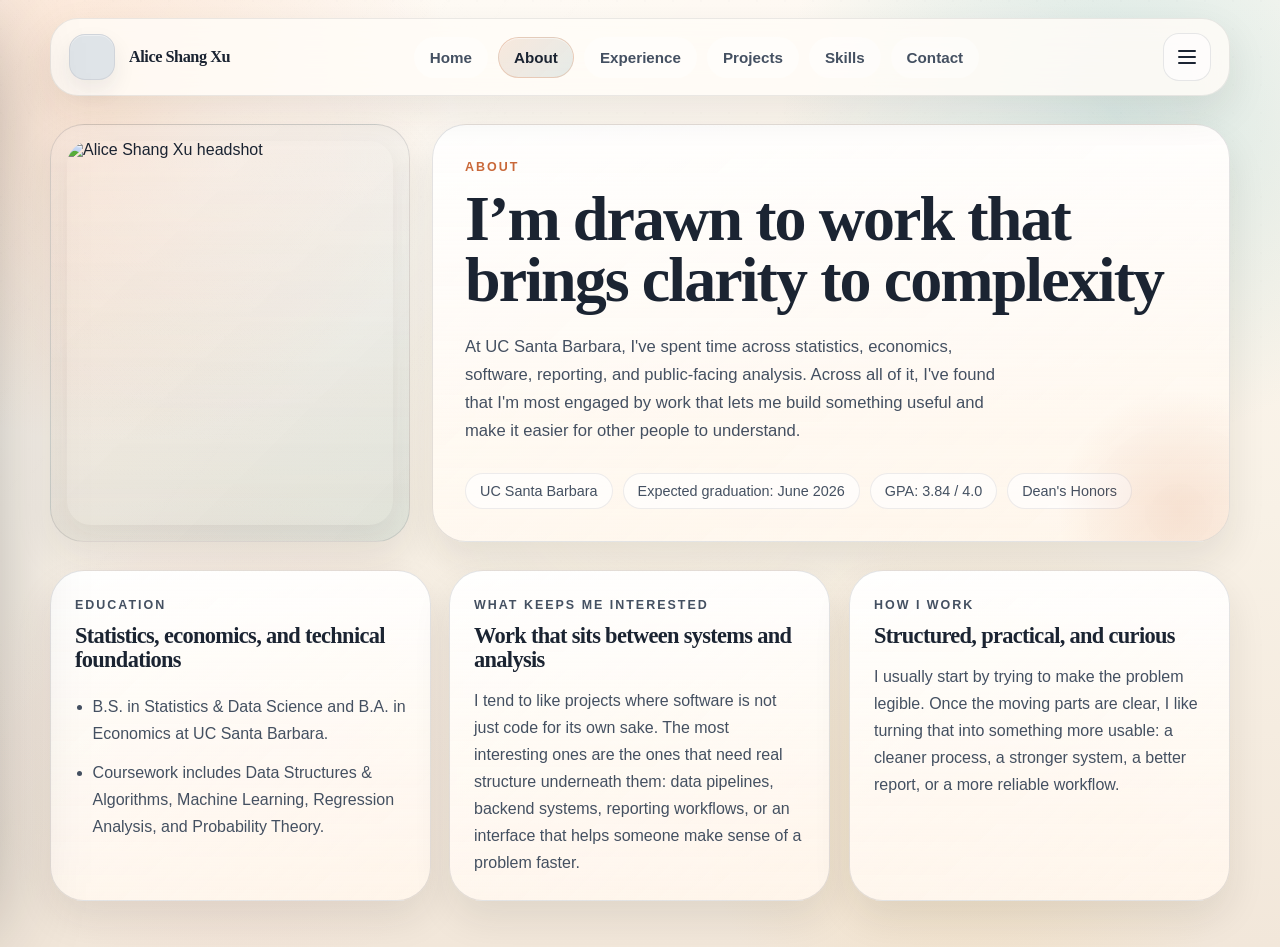
==== commit 6548aba1: "update about page arrangement" ====
--- a/about.html
+++ b/about.html
@@ -123,31 +123,22 @@
       </section>
 
       <section class="card-grid">
-        <article class="section-card span-6">
+        <article class="section-card span-4">
           <p class="card-eyebrow">Education</p>
           <h3>Statistics, economics, and technical foundations</h3>
           <ul>
             <li>B.S. in Statistics &amp; Data Science and B.A. in Economics at UC Santa Barbara.</li>
             <li>Coursework includes Data Structures &amp; Algorithms, Machine Learning, Regression Analysis, and Probability Theory.</li>
-            <li>The mix has made me comfortable moving between implementation, modeling, and interpretation.</li>
           </ul>
         </article>
 
-        <article class="section-card span-6">
+        <article class="section-card span-4">
           <p class="card-eyebrow">What Keeps Me Interested</p>
           <h3>Work that sits between systems and analysis</h3>
           <p>
             I tend to like projects where software is not just code for its own sake. The most interesting ones are the
             ones that need real structure underneath them: data pipelines, backend systems, reporting workflows, or an interface
             that helps someone make sense of a problem faster.
-          </p>
-        </article>
-
-        <article class="section-card span-4">
-          <p class="card-eyebrow">Recent Campus Chapters</p>
-          <h3>Newsroom, research, teaching, dining commons</h3>
-          <p>
-            The campus roles on this site are a big part of how I learned to work with teams, time pressure, and people who need clear answers.
           </p>
         </article>
 
@@ -159,14 +150,6 @@
             a cleaner process, a stronger system, a better report, or a more reliable workflow.
           </p>
         </article>
-
-        <article class="section-card span-4">
-          <p class="card-eyebrow">More Than One Lane</p>
-          <h3>Software is part of it, not the whole story</h3>
-          <p>
-            The work here comes from more than one direction: software, data, economics, writing, and roles that sit between them.
-          </p>
-        </article>
       </section>
     </main>
   </div>
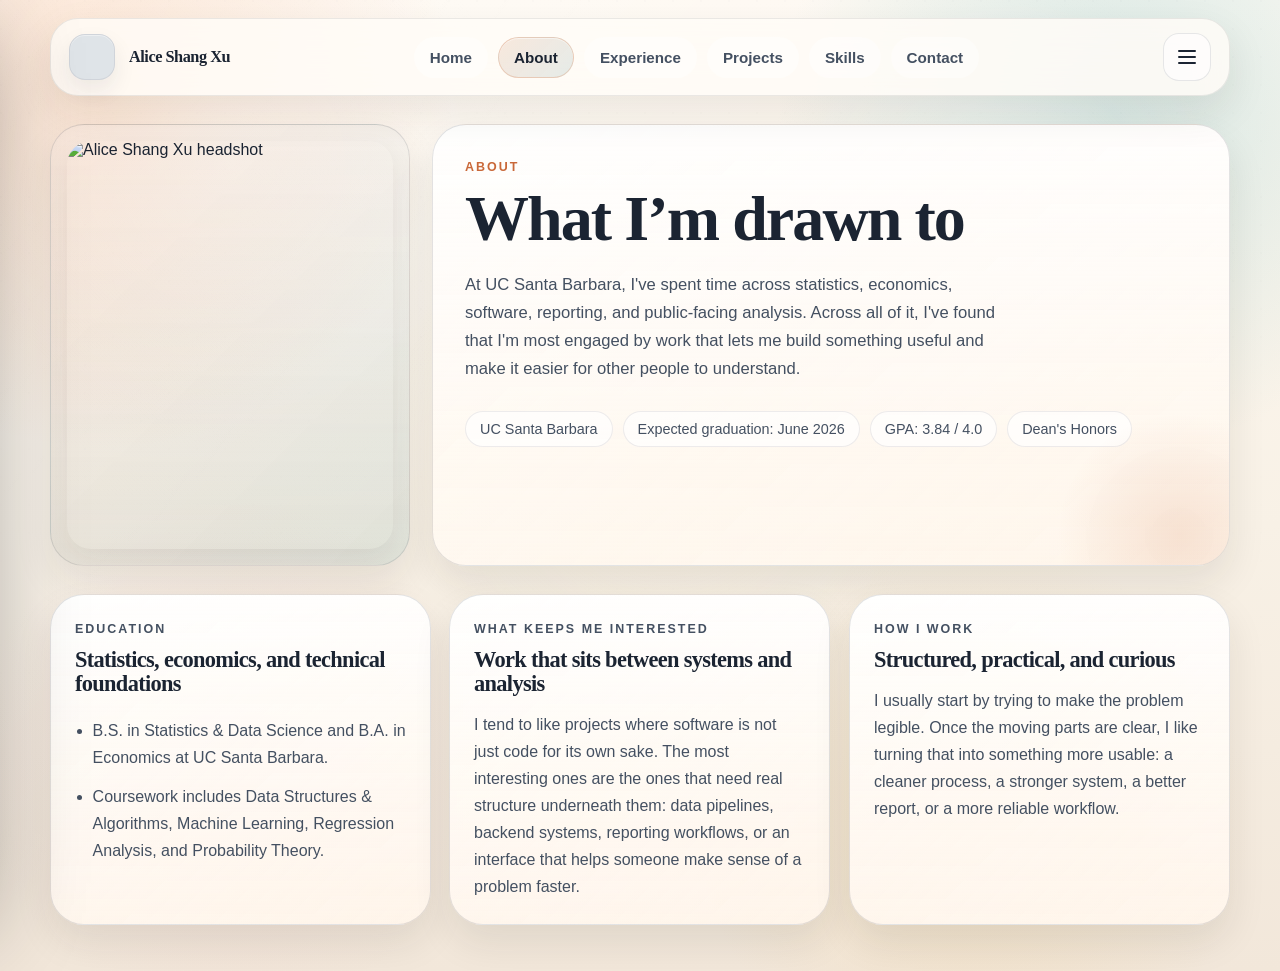
==== commit 98a50ec3: "update titles and rearrange" ====
--- a/about.html
+++ b/about.html
@@ -107,7 +107,7 @@
 
         <section class="page-intro about-intro">
           <p class="eyebrow">About</p>
-          <h1>I&rsquo;m drawn to work that brings clarity to complexity</h1>
+          <h1>What I&rsquo;m drawn to</h1>
           <p class="lede">
             At UC Santa Barbara, I&apos;ve spent time across statistics, economics, software, reporting, and public-facing analysis.
             Across all of it, I&apos;ve found that I&apos;m most engaged by work that lets me build something useful and make it easier
--- a/styles.css
+++ b/styles.css
@@ -513,10 +513,41 @@
   line-height: 0.96;
 }
 
+.hero-line {
+  white-space: nowrap;
+}
+
 .compact-intro h1 {
   max-width: none;
   font-size: clamp(2.2rem, 4vw, 3.7rem);
   line-height: 1;
+}
+
+.about-page .compact-intro h1,
+.projects-page .compact-intro h1,
+.skills-page .compact-intro h1,
+.contact-page .compact-intro h1 {
+  max-width: 9.5ch;
+  text-wrap: balance;
+}
+
+.experience-page .compact-intro h1 {
+  max-width: 11ch;
+  text-wrap: balance;
+}
+
+.skills-page .compact-intro h1 {
+  max-width: 12ch;
+}
+
+.contact-page .compact-intro h1 {
+  max-width: none;
+  white-space: nowrap;
+}
+
+.projects-page .compact-intro h1 {
+  max-width: none;
+  text-wrap: pretty;
 }
 
 .lede,
@@ -546,6 +577,14 @@
   align-items: stretch;
 }
 
+.experience-page .page-intro-grid {
+  grid-template-columns: minmax(0, 1.14fr) minmax(300px, 0.86fr);
+}
+
+.projects-page .page-intro-grid {
+  grid-template-columns: minmax(0, 1.16fr) minmax(300px, 0.84fr);
+}
+
 .page-intro-grid .page-intro,
 .page-intro-grid .intro-aside {
   min-width: 0;
@@ -576,6 +615,22 @@
   display: grid;
   gap: 18px;
   grid-template-rows: repeat(2, minmax(0, 1fr));
+}
+
+.experience-page .intro-aside,
+.projects-page .intro-aside {
+  grid-template-rows: repeat(2, minmax(170px, 1fr));
+}
+
+.experience-page .intro-aside .micro-card,
+.projects-page .intro-aside .micro-card {
+  display: grid;
+  align-content: start;
+}
+
+.experience-page .intro-aside .mini-list {
+  margin-top: 18px;
+  gap: 14px;
 }
 
 .intro-aside-single {
@@ -730,6 +785,7 @@
   min-height: clamp(420px, 56svh, 520px);
   display: grid;
   align-content: center;
+  justify-items: center;
   gap: 18px;
   isolation: isolate;
 }
@@ -768,23 +824,27 @@
 }
 
 .home-stage-copy {
-  max-width: min(1280px, 100%);
+  width: min(860px, calc(100% - 120px));
+  max-width: 100%;
+  margin-left: auto;
+  margin-right: auto;
   margin-top: 0;
+  text-align: center;
 }
 
 .home-stage-copy h1 {
   margin: 10px 0 0;
-  max-width: 15.5ch;
-  font-size: clamp(3.15rem, 6.1vw, 5.5rem);
-  line-height: 0.97;
-  letter-spacing: -0.035em;
+  max-width: none;
+  font-size: clamp(3.35rem, 6.8vw, 6rem);
+  line-height: 0.99;
+  letter-spacing: -0.03em;
   text-wrap: balance;
   transform: translateY(calc(var(--hero-progress, 0) * 26px));
 }
 
 .home-stage-caption {
   max-width: 28ch;
-  margin: 14px 0 0;
+  margin: 14px auto 0;
   color: var(--muted);
   font-size: 1rem;
   letter-spacing: 0.01em;
@@ -792,21 +852,58 @@
   transform: translateY(calc(var(--hero-progress, 0) * 16px));
 }
 
-.skills-page .intro-aside-single .micro-card {
-  display: grid;
-  grid-template-rows: auto auto 1fr;
-}
-
 .skills-page .intro-aside-single .micro-card .mini-list {
-  margin-top: 18px;
-  gap: 12px;
+  margin-top: 14px;
+  gap: 8px;
   align-content: start;
   padding-left: 1.15rem;
 }
 
 .skills-page .intro-aside-single .micro-card .mini-list li {
-  max-width: 26ch;
+  max-width: 100%;
   line-height: 1.38;
+}
+
+.projects-page .page-intro .lede {
+  max-width: 32ch;
+}
+
+.projects-page .intro-aside .micro-card h3 {
+  max-width: none;
+  white-space: nowrap;
+  font-size: 1.18rem;
+}
+
+.skills-page .page-intro-grid {
+  grid-template-columns: minmax(0, 1.18fr) minmax(300px, 0.82fr);
+  align-items: start;
+}
+
+.skills-page .intro-aside-single .micro-card {
+  display: grid;
+  grid-template-rows: auto auto auto;
+  align-content: start;
+  min-height: 0;
+}
+
+.skills-page .intro-aside-single {
+  align-self: start;
+}
+
+.skills-page .compact-intro h1 {
+  max-width: none;
+}
+
+.contact-page .page-shell {
+  row-gap: 14px;
+}
+
+.contact-card-based {
+  margin-bottom: 0;
+}
+
+.contact-card-open {
+  margin-top: -6px;
 }
 
 .skills-primary-grid > .skill-card[data-skill-group] {
@@ -1049,10 +1146,12 @@
 
 .photo-panel img {
   width: 100%;
-  height: 100%;
+  height: auto;
+  min-height: 100%;
   max-height: none;
-  aspect-ratio: auto;
+  aspect-ratio: 4 / 5;
   object-fit: cover;
+  object-position: center 18%;
   border-radius: calc(var(--radius-xl) - 10px);
   box-shadow: var(--shadow-sm);
 }
@@ -1212,6 +1311,7 @@
 }
 
 .contact-item {
+  position: relative;
   display: flex;
   align-items: center;
   gap: 14px;
@@ -1220,6 +1320,7 @@
   border: 1px solid var(--line);
   background: rgba(255, 255, 255, 0.68);
   box-shadow: var(--shadow-sm);
+  isolation: isolate;
 }
 
 .contact-icon {
@@ -1233,6 +1334,32 @@
   background: linear-gradient(135deg, rgba(201, 104, 57, 0.12), rgba(47, 122, 126, 0.1));
 }
 
+.contact-item::before {
+  content: "";
+  position: absolute;
+  right: -18px;
+  bottom: -18px;
+  width: 108px;
+  height: 108px;
+  border-radius: 50%;
+  background: radial-gradient(circle, rgba(201, 104, 57, 0.14) 0%, transparent 74%);
+  opacity: 0.55;
+  transform: translateY(14px) scale(0.94);
+  transition:
+    opacity 0.36s ease,
+    transform 0.42s cubic-bezier(0.2, 0.8, 0.2, 1);
+  z-index: 0;
+}
+
+.contact-item:nth-child(even)::before {
+  background: radial-gradient(circle, rgba(47, 122, 126, 0.16) 0%, transparent 74%);
+}
+
+.contact-item > * {
+  position: relative;
+  z-index: 1;
+}
+
 .contact-icon svg {
   width: 22px;
   height: 22px;
@@ -1250,6 +1377,61 @@
 
 .contact-copy small {
   color: var(--muted);
+}
+
+.contact-page .contact-list {
+  gap: 12px;
+}
+
+.contact-page .contact-item {
+  transition:
+    transform 0.42s cubic-bezier(0.2, 0.8, 0.2, 1),
+    opacity 0.42s ease,
+    filter 0.42s ease,
+    border-color 0.3s ease,
+    box-shadow 0.3s ease,
+    background-color 0.3s ease;
+}
+
+.contact-page .contact-item .contact-icon,
+.contact-page .contact-item .contact-copy {
+  transition: transform 0.36s cubic-bezier(0.2, 0.8, 0.2, 1);
+}
+
+html:not(.no-js) body.contact-enhanced .contact-item[data-contact-group] {
+  opacity: 0;
+  filter: blur(6px);
+  transform: translate3d(var(--contact-origin-x, 0px), var(--contact-origin-y, 18px), 0) scale(0.96);
+  transition-delay: calc(var(--contact-index, 0) * 58ms);
+}
+
+html:not(.no-js) body.contact-enhanced .contact-item[data-contact-group].is-grouped {
+  opacity: 1;
+  filter: none;
+  transform: none;
+}
+
+.contact-page .contact-item[data-contact-group].is-grouped:hover,
+.contact-page .contact-item[data-contact-group].is-grouped:focus-visible {
+  border-color: rgba(201, 104, 57, 0.22);
+  background: rgba(255, 255, 255, 0.82);
+  box-shadow: 0 16px 28px rgba(27, 36, 50, 0.09);
+}
+
+.contact-page .contact-item[data-contact-group].is-grouped:hover::before,
+.contact-page .contact-item[data-contact-group].is-grouped:focus-visible::before {
+  opacity: 0.82;
+  transform: translateY(0) scale(1);
+}
+
+.contact-page .contact-item[data-contact-group].is-grouped:hover .contact-icon,
+.contact-page .contact-item[data-contact-group].is-grouped:focus-visible .contact-icon {
+  transform: translateY(-2px) scale(1.03);
+}
+
+.contact-page .contact-item[data-contact-group].is-grouped:hover .contact-copy,
+.contact-page .contact-item[data-contact-group].is-grouped:focus-visible .contact-copy {
+  transform: translateY(-1px);
 }
 
 
@@ -1511,12 +1693,29 @@
 
   .home-stage-hero {
     min-height: clamp(360px, 48svh, 430px);
+    justify-items: stretch;
   }
 
   .home-stage-copy h1 {
     font-size: clamp(2.85rem, 8.8vw, 4.55rem);
-    max-width: 13ch;
+    max-width: 7.2ch;
     line-height: 0.98;
+  }
+
+  .home-stage-copy {
+    width: 100%;
+    margin-left: 0;
+    margin-right: 0;
+    text-align: left;
+  }
+
+  .home-stage-caption {
+    margin-left: 0;
+    margin-right: 0;
+  }
+
+  .hero-line {
+    white-space: normal;
   }
 
   .home-intro-copy h2,
